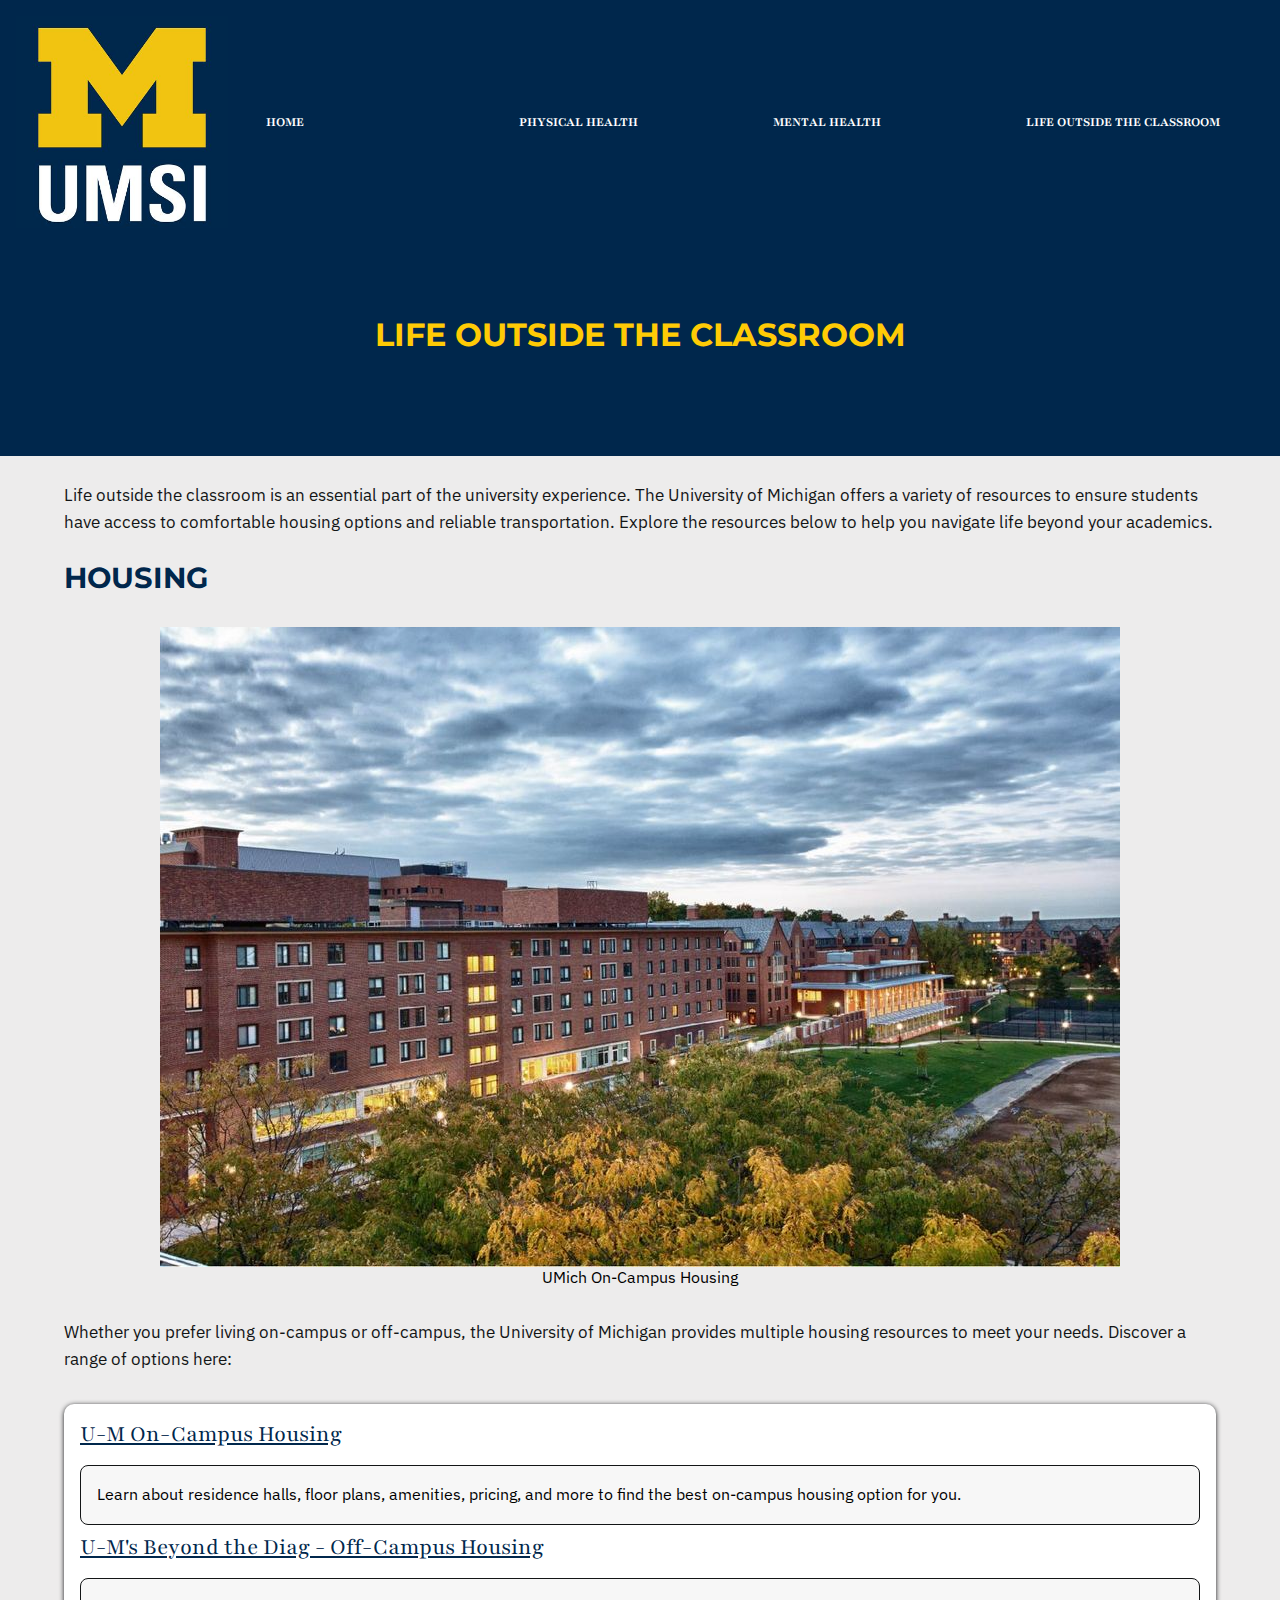
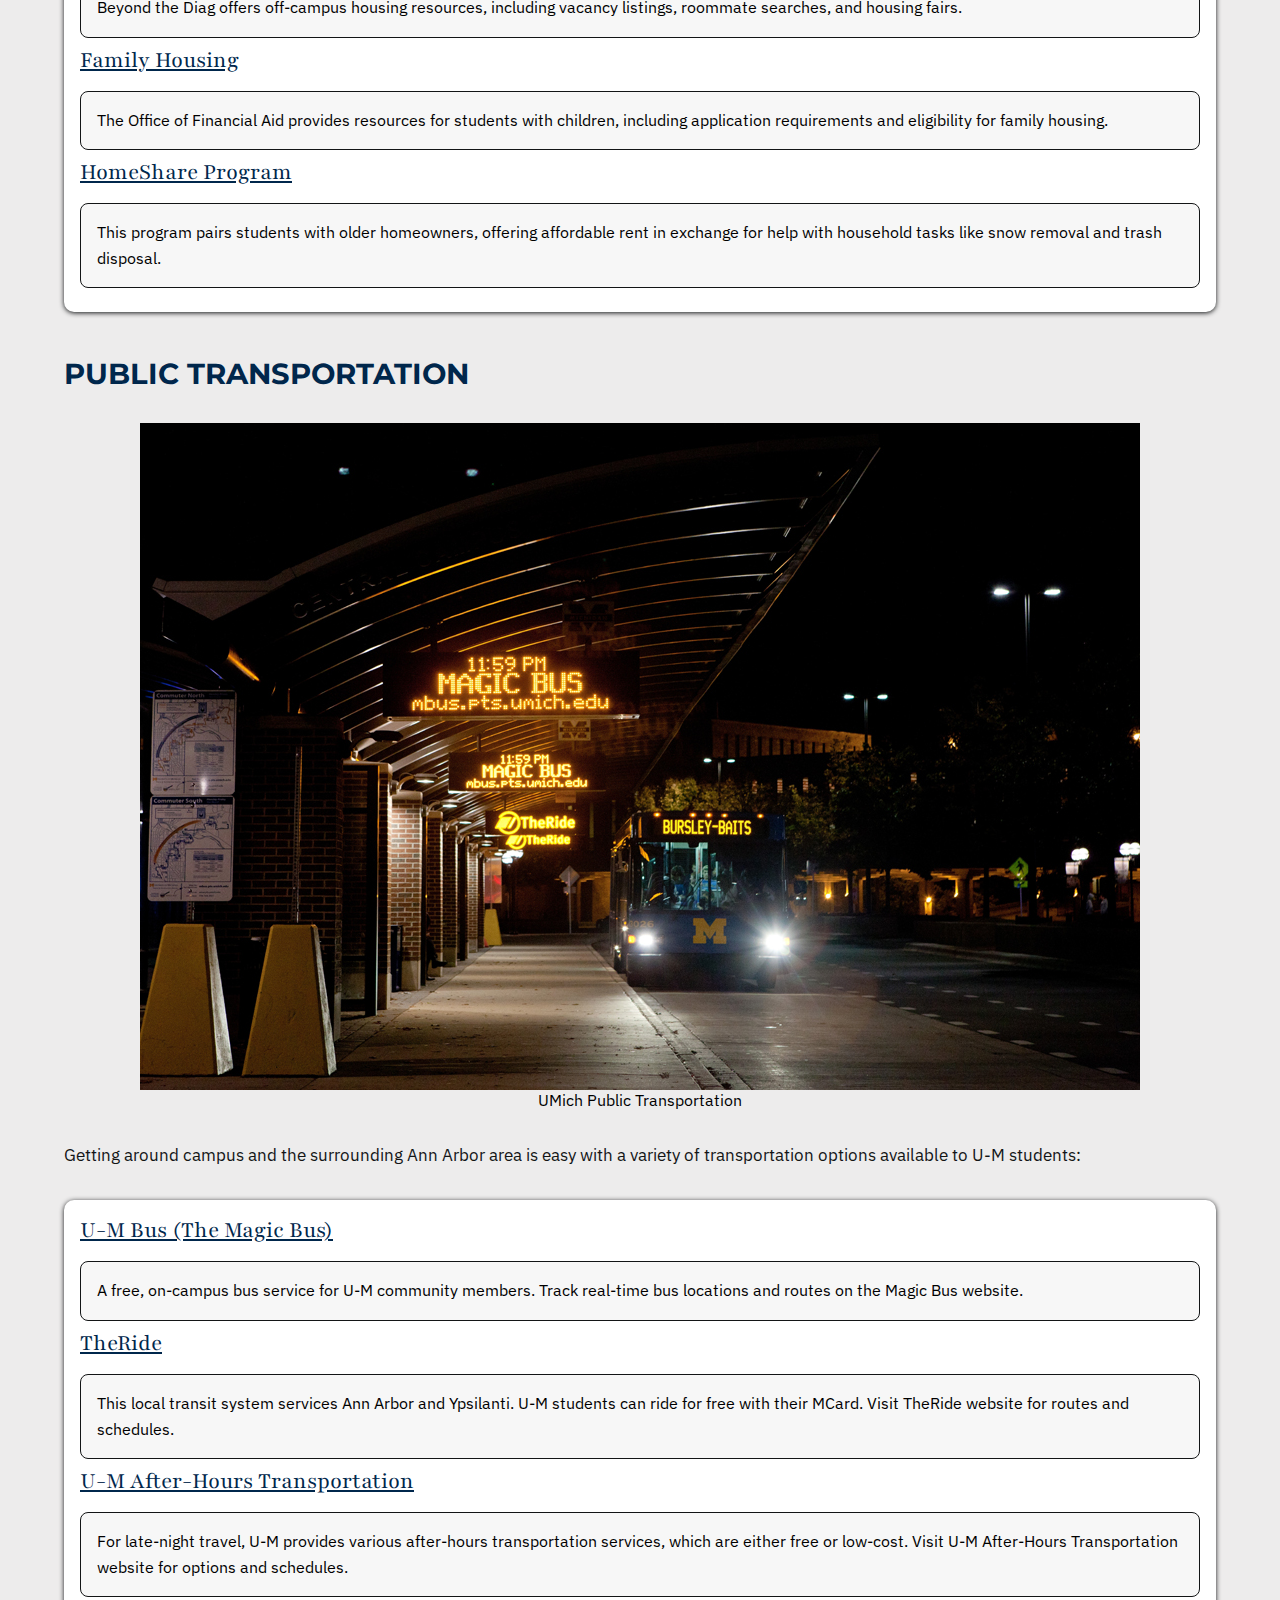
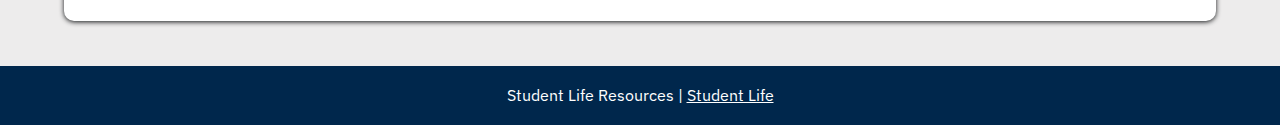
==== Life_Outside_Classroom.html @ f6add4ab "Add files via upload" ====
<!DOCTYPE html>
<html lang="en">
<head>
    <meta charset="UTF-8">
    <meta name="viewport" content="width=device-width, initial-scale=1.0">
    <title>Life Outside the Classroom</title>
    <link rel="stylesheet" href="css/reset.css">
    <link rel="stylesheet" href="css/style.css">
    <link rel="preconnect" href="https://fonts.googleapis.com">
    <link rel="preconnect" href="https://fonts.gstatic.com" crossorigin>
    <link href="https://fonts.googleapis.com/css2?family=IBM+Plex+Sans:ital,wght@0,100;0,200;0,300;0,400;0,500;0,600;0,700;1,100;1,200;1,300;1,400;1,500;1,600;1,700&display=swap" rel="stylesheet">
    <link href="https://fonts.googleapis.com/css2?family=Playfair:ital,opsz,wght@0,5..1200,300..900;1,5..1200,300..900&display=swap" rel="stylesheet">
    <link href="https://fonts.googleapis.com/css2?family=Montserrat:ital,wght@0,100..900;1,100..900&display=swap" rel="stylesheet">
</head>
<body>
    <a href = "#main">Skip to Main Content</a>
    <header>
        <img src="images/UMSI_signature_vertical_informal_solidblue.jpg" alt="UMSI Logo">
        <nav>
            <ul>
                <li><a href = "index.html">Home</a></li>
                <li><a href = "Physical_Health.html">Physical Health</a></li>
                <li><a href= "Mental_Health.html">Mental Health</a></li>
                <li class="active"><a href= "Life_Outside_Classroom.html">Life Outside the Classroom</a></li>
            </ul>
        </nav>
        <h1>Life Outside the Classroom</h1>
    </header>

    <main id="main">
        <!-- Housing Section -->
        <p>Life outside the classroom is an essential part of the university experience. The University of Michigan offers a variety of resources to ensure students have access to comfortable housing options and reliable transportation. 
            Explore the resources below to help you navigate life beyond your academics.</p>
        <!-- <section>
            <h2>Housing</h2>
            <figure>
                <img src="images/Housing.jpg" alt="University of Michigan On-Campus Housing building">
                <figcaption>UMich On-Campus Housing</figcaption>
            </figure>
            
            <p>Whether you prefer living on-campus or off-campus, the University of Michigan provides multiple housing resources to meet your needs. 
                Discover a range of options here:</p>
            <ul>
                <li><strong><a href="https://housing.umich.edu/">U-M On-Campus Housing</a>:</strong> Learn about residence halls, floor plans, amenities, pricing, and more to find the best on-campus housing option for you.</li>
                <li><strong><a href="https://offcampus.umich.edu/topic/rental-info">U-M's Beyond the Diag - Off-Campus Housing</a>:</strong> Beyond the Diag offers off-campus housing resources, including vacancy listings, roommate searches, and housing fairs.</li>
                <li><strong><a href="https://www.cew.umich.edu/advocacy-initiatives/students-with-children/">Family Housing</a>:</strong> The Office of Financial Aid provides resources for students with children, including application requirements and eligibility for family housing.</li>
                <li><strong><a href="https://www.michiganmedicine.org/community/community-health-services/housing-bureau-seniors">HomeShare Program</a>:</strong> This program pairs students with older homeowners, offering affordable rent in exchange for help with household tasks like snow removal and trash disposal.</li>
            </ul>
        </section> -->
        <section>
            <h2>Housing</h2>
            <figure>
                <img src="images/Housing.jpg" alt="University of Michigan On-Campus Housing building">
                <figcaption>UMich On-Campus Housing</figcaption>
            </figure>
            <p>Whether you prefer living on-campus or off-campus, the University of Michigan provides multiple housing resources to meet your needs. 
                Discover a range of options here:</p>
            <article>
            <ul>
                <h3><a href="https://housing.umich.edu/">U-M On-Campus Housing</a></h3>
                <li>Learn about residence halls, floor plans, amenities, pricing, and more to find the best on-campus housing option for you.</li>
                <h3><a href="https://offcampus.umich.edu/topic/rental-info">U-M's Beyond the Diag - Off-Campus Housing</a></h3>
                <li>Beyond the Diag offers off-campus housing resources, including vacancy listings, roommate searches, and housing fairs.</li>
                <h3><a href="https://www.cew.umich.edu/advocacy-initiatives/students-with-children/">Family Housing</a></h3>
                <li>The Office of Financial Aid provides resources for students with children, including application requirements and eligibility for family housing.</li>
                <h3><a href="https://www.michiganmedicine.org/community/community-health-services/housing-bureau-seniors">HomeShare Program</a></h3>
                <li>This program pairs students with older homeowners, offering affordable rent in exchange for help with household tasks like snow removal and trash disposal.</li>
            </ul>
            </article>
        </section>

        <!-- Public Transportation Section -->
        <section>
            <h2>Public Transportation</h2>
            <figure>
                <img src="images/Transportation.jpg" alt="A Magic Bus arriving at the campus transit center at night">
                <figcaption>UMich Public Transportation</figcaption>
            </figure>
            <p>Getting around campus and the surrounding Ann Arbor area is easy with a variety of transportation options available to U-M students:</p>
            <article>
                <ul>
                    <h3><a href="https://ltp.umich.edu/campus-transit/routes-and-schedules/">U-M Bus (The Magic Bus)</a></h3>
                    <li>A free, on-campus bus service for U-M community members. Track real-time bus locations and routes on the Magic Bus website.</li>
                    <h3><a href="https://www.theride.org/">TheRide</a></h3>
                    <li>This local transit system services Ann Arbor and Ypsilanti. U-M students can ride for free with their MCard. Visit TheRide website for routes and schedules.</li>
                    <h3><a href="https://ltp.umich.edu/campus-transit/after-hours/">U-M After-Hours Transportation</a></h3>
                    <li>For late-night travel, U-M provides various after-hours transportation services, which are either free or low-cost. Visit U-M After-Hours Transportation website for options and schedules.</li>
                </ul>
            </article>
        </section>
    </main>
    <footer>
        <p>Student Life Resources | <a href="https://basicneeds.studentlife.umich.edu/resources/">Student Life </a></p>
    </footer>
    
</body>

</html>
---- css/style.css ----
body {
    background-color: #edecec;
    font-family: "IBM Plex Sans", sans-serif;
    font-style: normal;
    margin: 0;
    padding: 0;
    display: grid;
}

header {
    display: grid;
    grid-template-columns: 1fr 4fr;
    grid-template-rows: 1fr 1fr;
    background-color: #00274C;
    align-items: center;
    padding: 1rem;
}

header img {
    width: 85%;
    grid-column: 1 / 2;
    grid-row: 1 / 2;
    justify-self: left;
}

nav {
    grid-column: 2 / 6;
    grid-row: 1 / 2;
    display: grid;
    grid-template-columns: repeat(4, 1fr);
    gap: 1rem;
    justify-items: center;
}

nav ul {
    display: contents;
}

nav ul li {
    font-family: "Playfair", serif;
    font-size: 0.85rem;
    text-transform: uppercase;
    justify-self: left;
}

nav ul li a {
    color: #ffffff;
    text-decoration: none;
    font-weight: bold;
}


nav ul li a:hover {
    color: white;
}

a[href="#main"] {
    position: absolute;
    top: -100%;
    left: 0;
    background-color: #00274C;
    color: white;
    padding: 1rem;
    text-align: center;
    text-decoration: none;
    transition: top 0.3s ease;
}

a[href="#main"]:focus {
    top: 0;
}

main {
    display: grid;
    grid-template-columns: 1fr;
    gap: 1.5rem;
    padding: 2% 5%;
}

section {
    display: grid;
    grid-template-columns: 1fr;
    gap: 1rem;
    margin-bottom: 0.2rem;
}

section article{
    display: grid;
    grid-template-columns: 1fr;
    grid-template-rows: auto;
    background-color: white;
    padding: 1rem;
    border-radius: 10px;
    box-shadow: 0px 1px 5px #131516;
    margin: 1rem 0;
    gap: 0.5rem;
    align-items: center;
}

figure {
    display: grid;
    grid-template-rows: auto auto;
    justify-items: center;
    margin: 1rem 0;
}

h1 {
    grid-column: 1 / 7;
    grid-row: 2 / 3;
    font-size: 2rem;
    font-family: "Montserrat", sans-serif;
    font-style: normal;
    text-align: center;
    color: #FFCB05;
    font-weight: bolder;
    text-transform: uppercase;
}

h2 {
    font-size: 1.8rem;
    font-family: "Montserrat", sans-serif;
    font-style: normal;
    color: #00274C;
    text-transform: uppercase;
    font-weight: bolder;
    margin: 0;
}

h3 {
    font-family: "Playfair", sans-serif;
    font-style: normal;
    font-size: 1.5rem;
    color: #00274C;
    margin: 0;
}


main p {
    font-size: 1.05rem;
    line-height: 1.6;
    color: #131516;
    font-family: "IBM Plex Sans", sans-serif;
}

article p {
    font-family: "IBM Plex Sans", sans-serif;
    line-height: 1.6;
    padding: 1rem;
    background-color: #f7f7f7;
    border: 1px solid #131516;
    border-radius: 8px;
    gap: 1rem;
    margin-bottom: 0.5rem;
}

ol {
    font-family: "IBM Plex Sans", sans-serif;
    color: #131516;
    font-size: 1rem;
    background-color: white;
    padding: 1rem;
    border-radius: 10px;
    box-shadow: 0px 1px 5px #131516;
    margin-bottom: 1rem;
    gap: 0.5rem;
    align-items: center;
}

main ul li {
    margin: 1rem 0;
    font-family: "IBM Plex Sans", sans-serif;
    padding: 1rem;
    background-color: #f7f7f7;
    border: 1px solid #131516;
    border-radius: 8px;
    line-height: 1.6;
    margin-bottom: 0.5rem;
}

h3 a {
    text-decoration: none;
    color: #00274C;
    transition: color 0.2s ease;
    text-decoration: underline;
}

h3 a:hover {
    color: #FFCB05;
}

p a {
    text-decoration: none;
    color: #00274C;
    transition: color 0.2s ease;
    text-decoration: underline;
}

p a:hover {
    color: #FFCB05;
}

footer {
    display: grid;
    grid-template-columns: 1fr;
    background-color: #00274C;
    color: white;
    padding: 1.2rem;
    text-align: center;
}

footer a {
    color: white;
    transition: color 0.2s ease;
    text-decoration: underline;
}
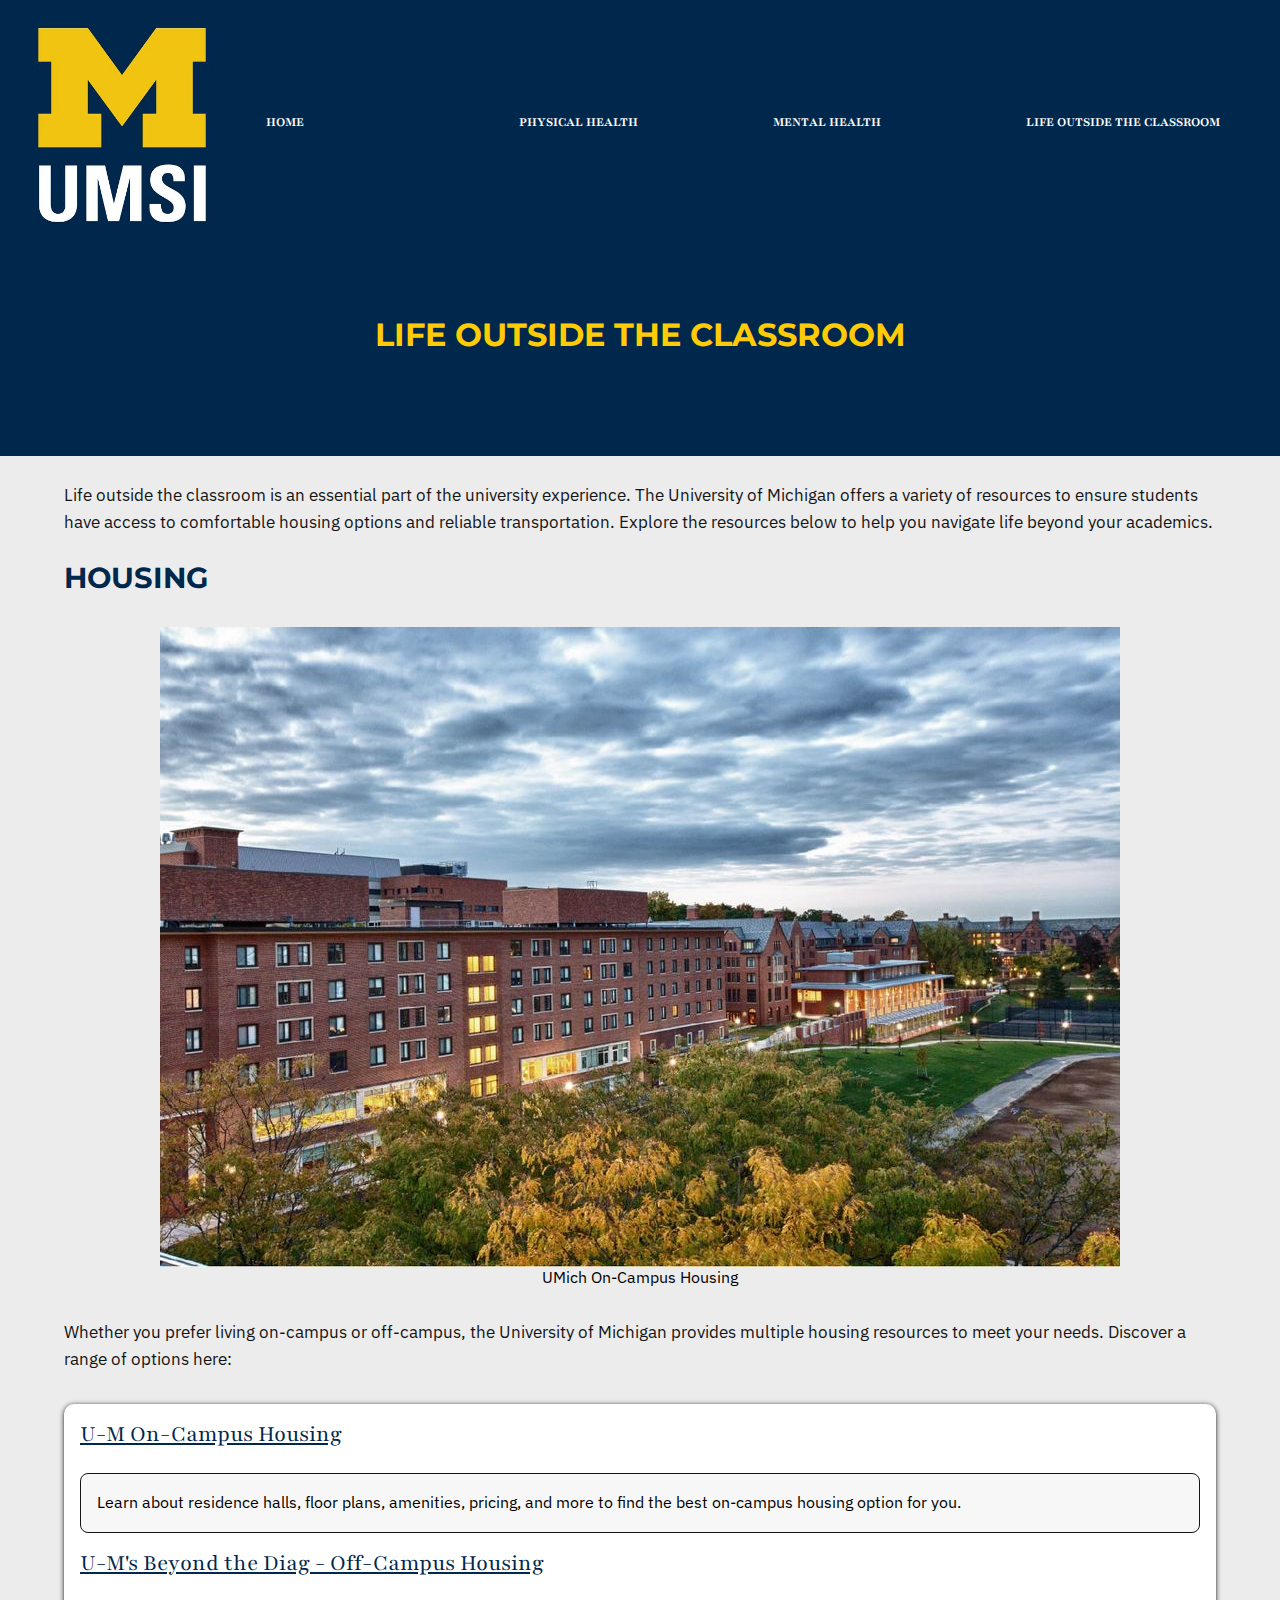
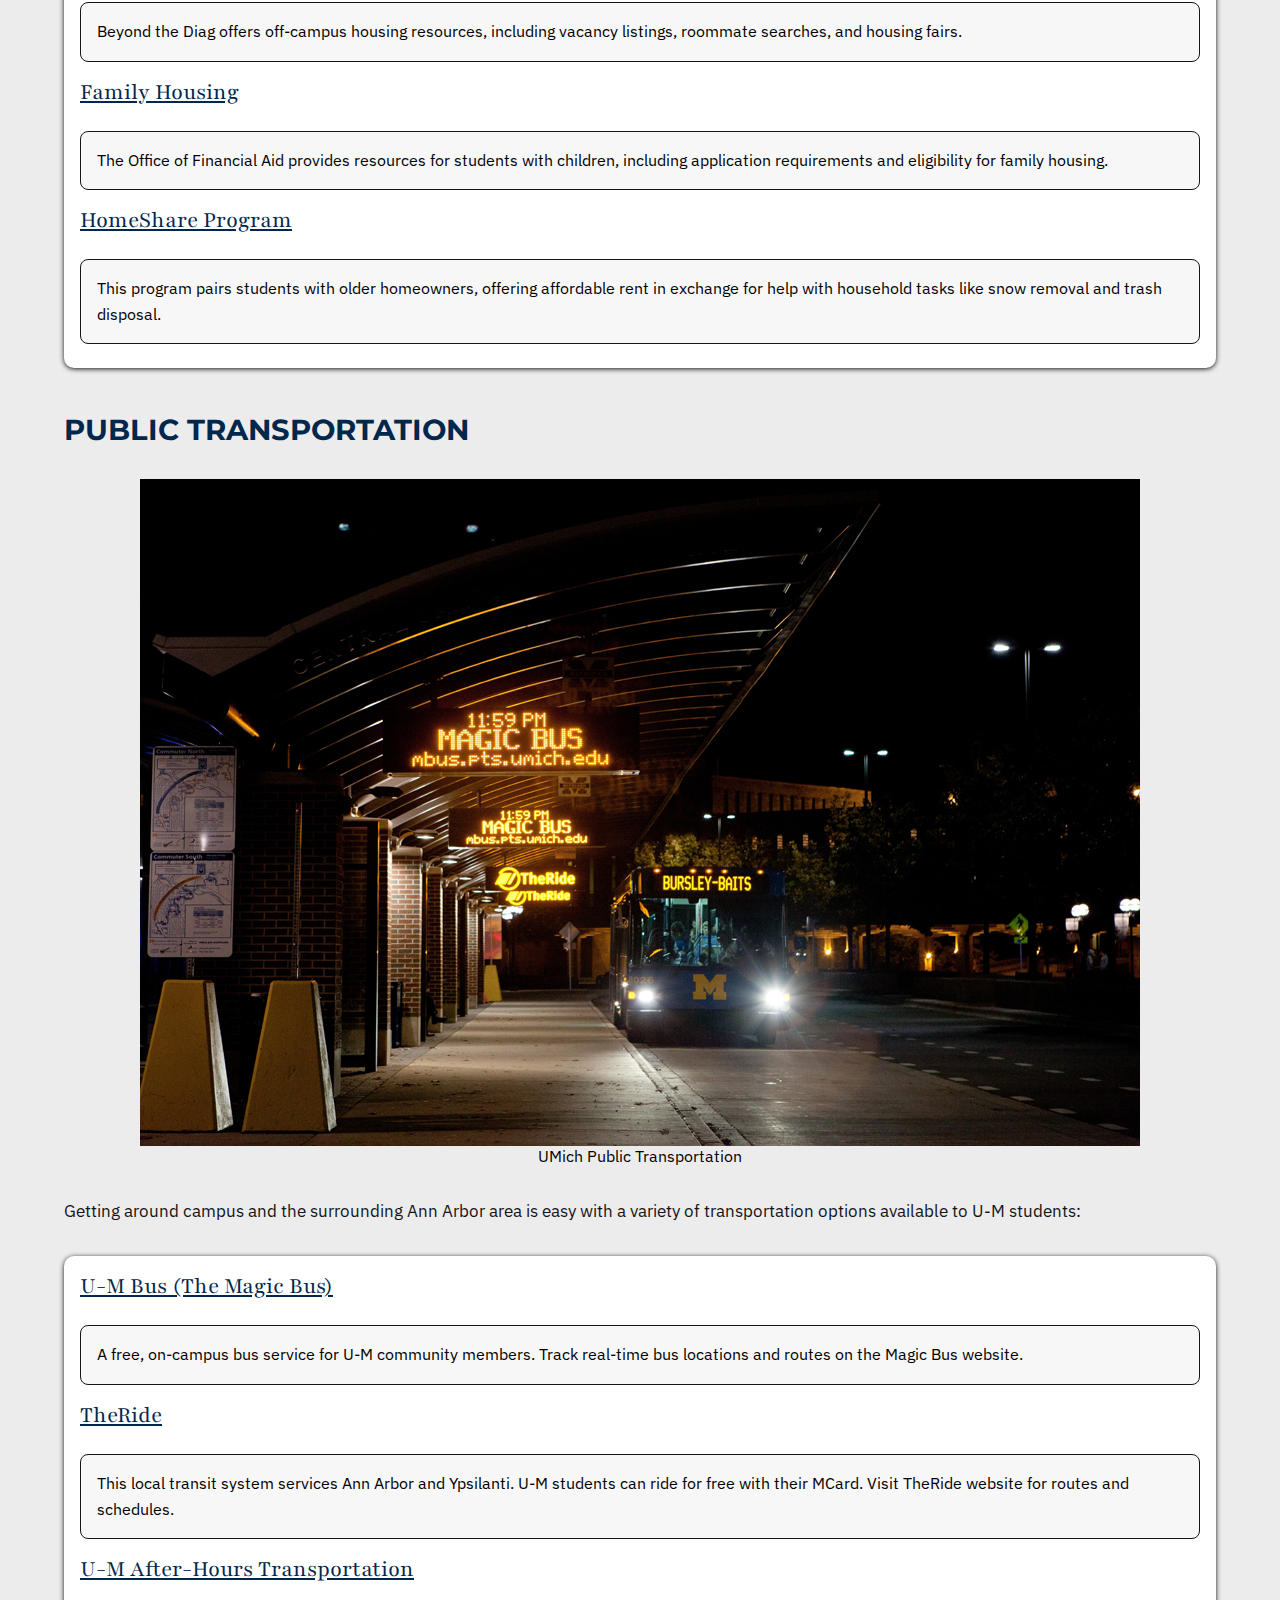
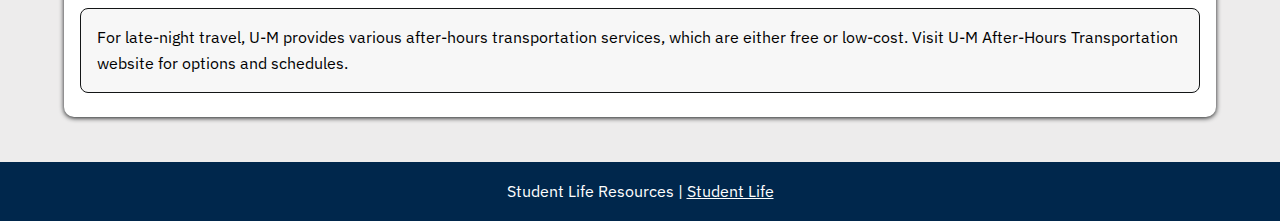
==== commit 60fe072c: "Add files via upload" ====
--- a/Life_Outside_Classroom.html
+++ b/Life_Outside_Classroom.html
@@ -55,18 +55,27 @@
             </figure>
             <p>Whether you prefer living on-campus or off-campus, the University of Michigan provides multiple housing resources to meet your needs. 
                 Discover a range of options here:</p>
-            <article>
-            <ul>
-                <h3><a href="https://housing.umich.edu/">U-M On-Campus Housing</a></h3>
-                <li>Learn about residence halls, floor plans, amenities, pricing, and more to find the best on-campus housing option for you.</li>
-                <h3><a href="https://offcampus.umich.edu/topic/rental-info">U-M's Beyond the Diag - Off-Campus Housing</a></h3>
-                <li>Beyond the Diag offers off-campus housing resources, including vacancy listings, roommate searches, and housing fairs.</li>
-                <h3><a href="https://www.cew.umich.edu/advocacy-initiatives/students-with-children/">Family Housing</a></h3>
-                <li>The Office of Financial Aid provides resources for students with children, including application requirements and eligibility for family housing.</li>
-                <h3><a href="https://www.michiganmedicine.org/community/community-health-services/housing-bureau-seniors">HomeShare Program</a></h3>
-                <li>This program pairs students with older homeowners, offering affordable rent in exchange for help with household tasks like snow removal and trash disposal.</li>
-            </ul>
-            </article>
+                <article>
+                    <h3><a href="https://housing.umich.edu/">U-M On-Campus Housing</a></h3>
+                    <ul>
+                        <li>Learn about residence halls, floor plans, amenities, pricing, and more to find the best on-campus housing option for you.</li>
+                    </ul>
+                
+                    <h3><a href="https://offcampus.umich.edu/topic/rental-info">U-M's Beyond the Diag - Off-Campus Housing</a></h3>
+                    <ul>
+                        <li>Beyond the Diag offers off-campus housing resources, including vacancy listings, roommate searches, and housing fairs.</li>
+                    </ul>
+                
+                    <h3><a href="https://www.cew.umich.edu/advocacy-initiatives/students-with-children/">Family Housing</a></h3>
+                    <ul>
+                        <li>The Office of Financial Aid provides resources for students with children, including application requirements and eligibility for family housing.</li>
+                    </ul>
+                
+                    <h3><a href="https://www.michiganmedicine.org/community/community-health-services/housing-bureau-seniors">HomeShare Program</a></h3>
+                    <ul>
+                        <li>This program pairs students with older homeowners, offering affordable rent in exchange for help with household tasks like snow removal and trash disposal.</li>
+                    </ul>
+                </article>
         </section>
 
         <!-- Public Transportation Section -->
@@ -78,15 +87,22 @@
             </figure>
             <p>Getting around campus and the surrounding Ann Arbor area is easy with a variety of transportation options available to U-M students:</p>
             <article>
+                <h3><a href="https://ltp.umich.edu/campus-transit/routes-and-schedules/">U-M Bus (The Magic Bus)</a></h3>
                 <ul>
-                    <h3><a href="https://ltp.umich.edu/campus-transit/routes-and-schedules/">U-M Bus (The Magic Bus)</a></h3>
                     <li>A free, on-campus bus service for U-M community members. Track real-time bus locations and routes on the Magic Bus website.</li>
-                    <h3><a href="https://www.theride.org/">TheRide</a></h3>
+                </ul>
+            
+                <h3><a href="https://www.theride.org/">TheRide</a></h3>
+                <ul>
                     <li>This local transit system services Ann Arbor and Ypsilanti. U-M students can ride for free with their MCard. Visit TheRide website for routes and schedules.</li>
-                    <h3><a href="https://ltp.umich.edu/campus-transit/after-hours/">U-M After-Hours Transportation</a></h3>
+                </ul>
+            
+                <h3><a href="https://ltp.umich.edu/campus-transit/after-hours/">U-M After-Hours Transportation</a></h3>
+                <ul>
                     <li>For late-night travel, U-M provides various after-hours transportation services, which are either free or low-cost. Visit U-M After-Hours Transportation website for options and schedules.</li>
                 </ul>
             </article>
+            
         </section>
     </main>
     <footer>
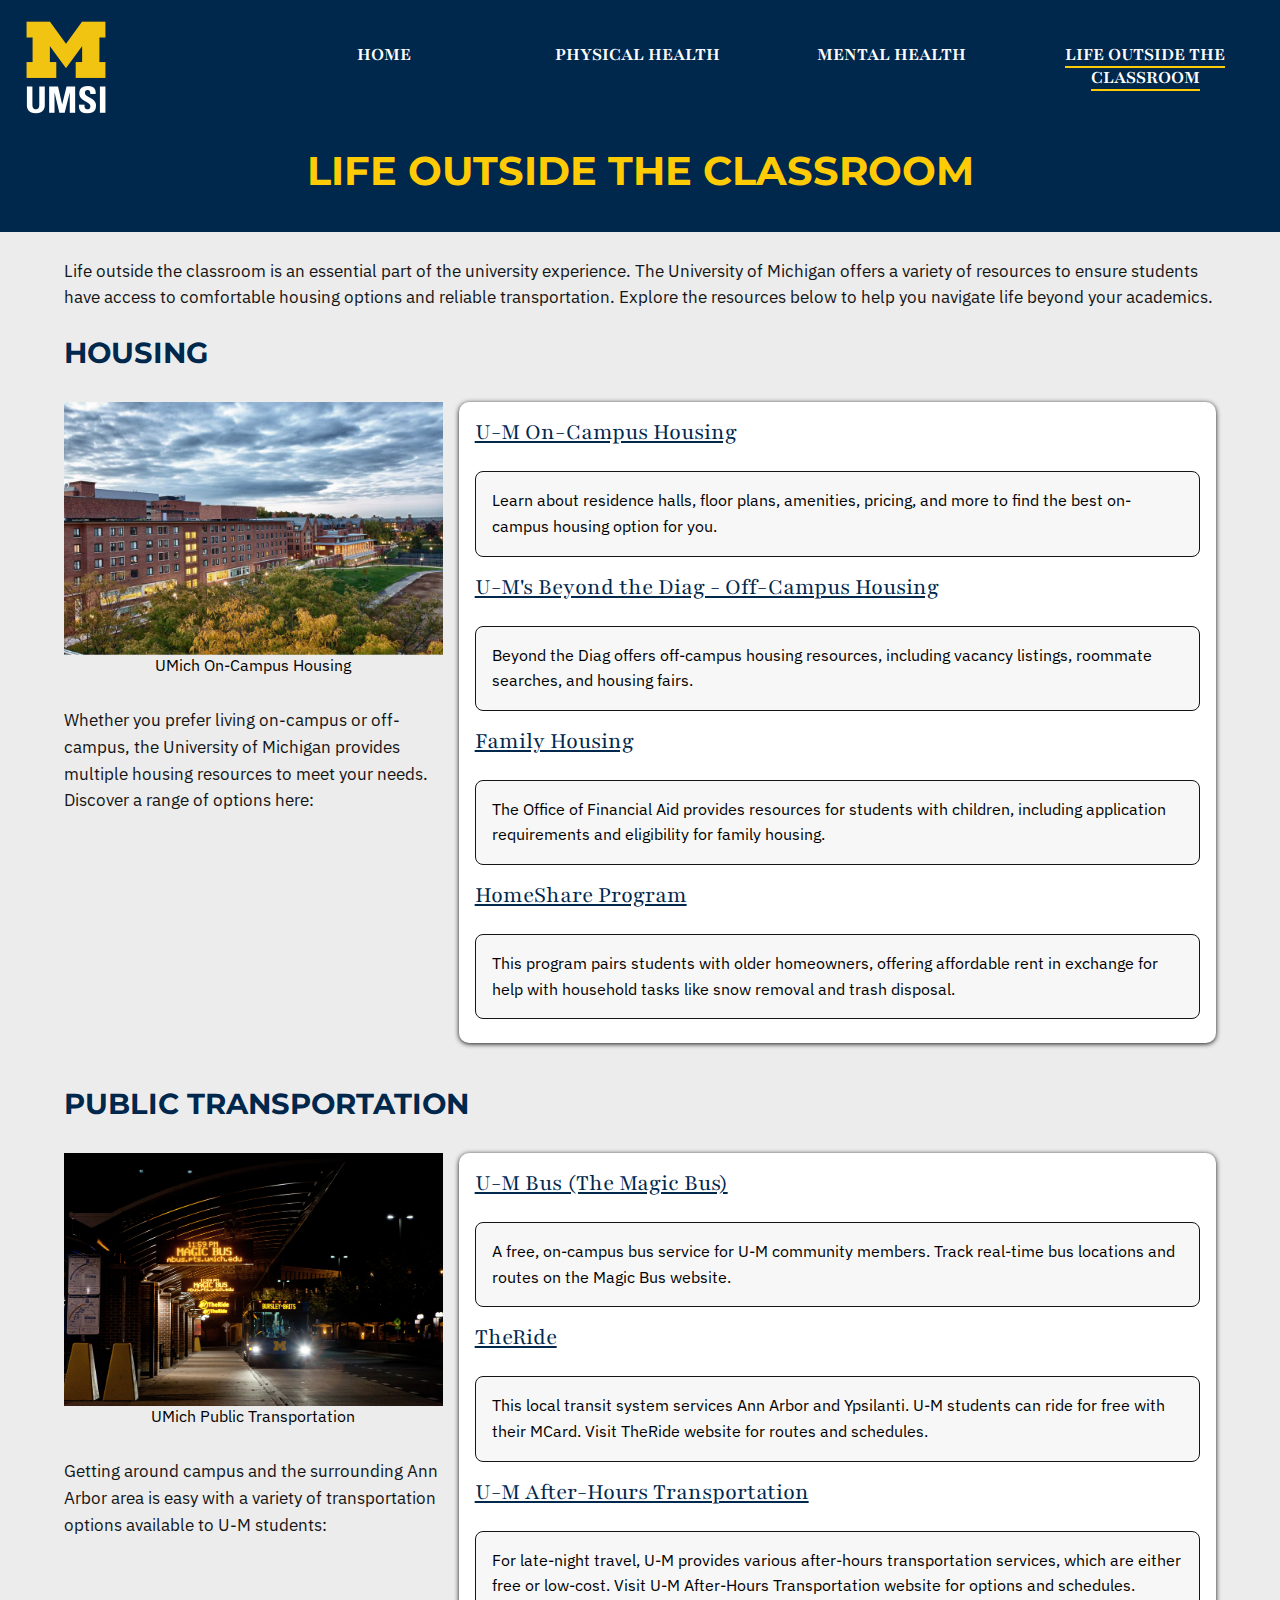
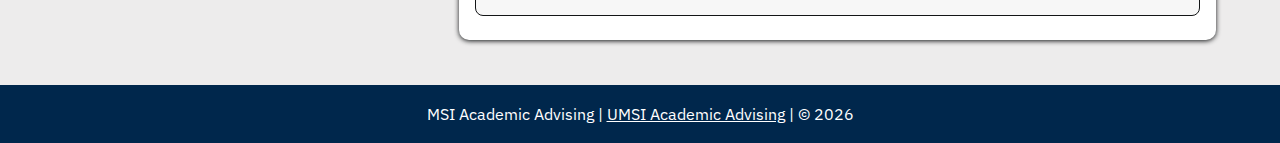
==== commit 72c43a2c: "Add files via upload" ====
--- a/Life_Outside_Classroom.html
+++ b/Life_Outside_Classroom.html
@@ -47,7 +47,7 @@
                 <li><strong><a href="https://www.michiganmedicine.org/community/community-health-services/housing-bureau-seniors">HomeShare Program</a>:</strong> This program pairs students with older homeowners, offering affordable rent in exchange for help with household tasks like snow removal and trash disposal.</li>
             </ul>
         </section> -->
-        <section>
+        <section id="image-outside">
             <h2>Housing</h2>
             <figure>
                 <img src="images/Housing.jpg" alt="University of Michigan On-Campus Housing building">
@@ -79,7 +79,7 @@
         </section>
 
         <!-- Public Transportation Section -->
-        <section>
+        <section id="image-outside">
             <h2>Public Transportation</h2>
             <figure>
                 <img src="images/Transportation.jpg" alt="A Magic Bus arriving at the campus transit center at night">
@@ -106,9 +106,12 @@
         </section>
     </main>
     <footer>
-        <p>Student Life Resources | <a href="https://basicneeds.studentlife.umich.edu/resources/">Student Life </a></p>
+        <p>MSI Academic Advising | <a href="https://sites.google.com/umich.edu/msiacademicadvising/student-support-resources">UMSI Academic Advising</a> | © <span id="year"></span></p>
+        <script>
+            document.getElementById("year").innerHTML = new Date().getFullYear();
+        </script>
     </footer>
-    
+
 </body>
 
 </html>--- a/css/style.css
+++ b/css/style.css
@@ -21,10 +21,11 @@
     grid-column: 1 / 2;
     grid-row: 1 / 2;
     justify-self: left;
+    max-width: 100px;
 }
 
 nav {
-    grid-column: 2 / 6;
+    grid-column: 2 / 3;
     grid-row: 1 / 2;
     display: grid;
     grid-template-columns: repeat(4, 1fr);
@@ -37,10 +38,10 @@
 }
 
 nav ul li {
+    text-align: center;
     font-family: "Playfair", serif;
     font-size: 0.85rem;
     text-transform: uppercase;
-    justify-self: left;
 }
 
 nav ul li a {
@@ -49,9 +50,14 @@
     font-weight: bold;
 }
 
-
 nav ul li a:hover {
     color: white;
+    text-decoration: underline;
+}
+
+nav ul li.active a {
+    color: white ;
+    border-bottom: 2px solid #FFCB05;
 }
 
 a[href="#main"] {
@@ -105,7 +111,7 @@
 }
 
 h1 {
-    grid-column: 1 / 7;
+    grid-column: 1 / 6;
     grid-row: 2 / 3;
     font-size: 2rem;
     font-family: "Montserrat", sans-serif;
@@ -212,4 +218,199 @@
     color: white;
     transition: color 0.2s ease;
     text-decoration: underline;
-}+}
+
+@media (min-width: 768px) {
+    nav ul li {
+        font-size: 1.2rem;
+    }
+
+    h1 {
+        font-size: 2.5rem;
+        padding-top: 0.5rem;
+    }
+
+    .with-image {
+        display: grid;
+        gap: 2rem;
+        grid-template-columns: 1fr 1fr;
+        align-items: start;
+    }
+
+    .with-image p {
+        grid-column: 1 / -1;
+        grid-row: 2 / 3;
+        margin: 0;
+    }
+
+    .with-image article {
+        grid-row: 3 / 4;
+        gap: 1rem;
+    }
+
+    .without-image {
+        display: grid;
+        gap: 2rem;
+    }
+
+    .without-image .resource-item {
+        display: grid;
+        grid-template-columns: 1fr 3fr;
+        gap: 1rem;
+        align-items: start;
+    }
+
+    .without-image .resource-item h3 {
+        margin: 0;
+        align-self: center;
+    }
+
+    .without-image .resource-item ul {
+        margin: 0;
+    }
+
+    .two-image {
+        display: grid;
+        grid-template-columns: 1fr 1fr;
+        gap: 1rem;
+        align-items: start;
+    }
+
+    .two-image h3 {
+        grid-column: 1 / -1;
+    }
+
+    .two-image figure {
+
+        margin: 0;
+    }
+
+    .two-image p {
+        grid-column: 1 / -1;
+        grid-row: 3 /-1;
+        margin-top: 1rem;
+    }
+
+    #image-outside {
+        display: grid;
+        grid-template-columns: 1fr 2fr;
+        grid-template-rows: auto auto 1fr;
+        gap: 1rem;
+        align-items: start;
+    }
+
+    #image-outside h2 {
+        grid-column: 1 / -1;
+        grid-row: 1;
+        margin: 0;
+    }
+
+    #image-outside figure {
+        grid-column: 1 / 2;
+        grid-row: 2;
+        width: 100%;
+    }
+
+
+    #image-outside p {
+        grid-column: 1 / 2;
+        grid-row: 3 / -1;
+        margin: 0;
+    }
+
+    #image-outside article {
+        grid-column: 2 / -1;
+        grid-row: 2 / -1;
+    }
+
+}
+
+#page-not-found header {
+    text-align: center;
+    padding: 2rem 0;
+    background-color: #00274C;
+    color: #FFCB05;
+}
+
+#page-not-found header img {
+    width: 100px;
+    margin-bottom: 1rem;
+}
+
+#page-not-found header h1 {
+    font-size: 2.5rem;
+}
+
+#page-not-found main {
+    display: flex;
+    justify-content: center;
+    align-items: center;
+    flex-direction: column;
+    padding: 2rem;
+    color: #00274C;
+}
+
+.error-message {
+    text-align: center;
+    max-width: 600px;
+}
+
+.error-message h2 {
+    font-size: 2.8rem;
+    color: #00274C;
+}
+
+.error-message p {
+    font-size: 1.1rem;
+    line-height: 1.5;
+    margin-bottom: 1.5rem;
+}
+
+.error-message ul {
+    list-style: none;
+    padding: 0;
+}
+
+.error-message ul li {
+    margin-bottom: 1rem;
+}
+
+.error-message ul li a {
+    color: #00274C;
+    font-weight: bold;
+    text-decoration: none;
+}
+
+#check-out li a:hover {
+    text-decoration: underline;
+}
+
+header form {
+    margin-top: 1rem;
+    display: flex;
+    gap: 0.5rem;
+    justify-content: center;
+}
+
+form input[type="text"] {
+    padding: 0.5rem;
+    font-size: 1rem;
+    border: 1px solid #ccc;
+    border-radius: 5px;
+    width: 50%;
+}
+
+form button {
+    padding: 0.5rem 1rem;
+    background-color: #FFCB05;
+    color: #00274C;
+    border: none;
+    border-radius: 5px;
+    cursor: pointer;
+    font-size: 1rem;
+}
+
+form button:hover {
+    background-color: #00274C;
+    color: #FFCB05;
+}
